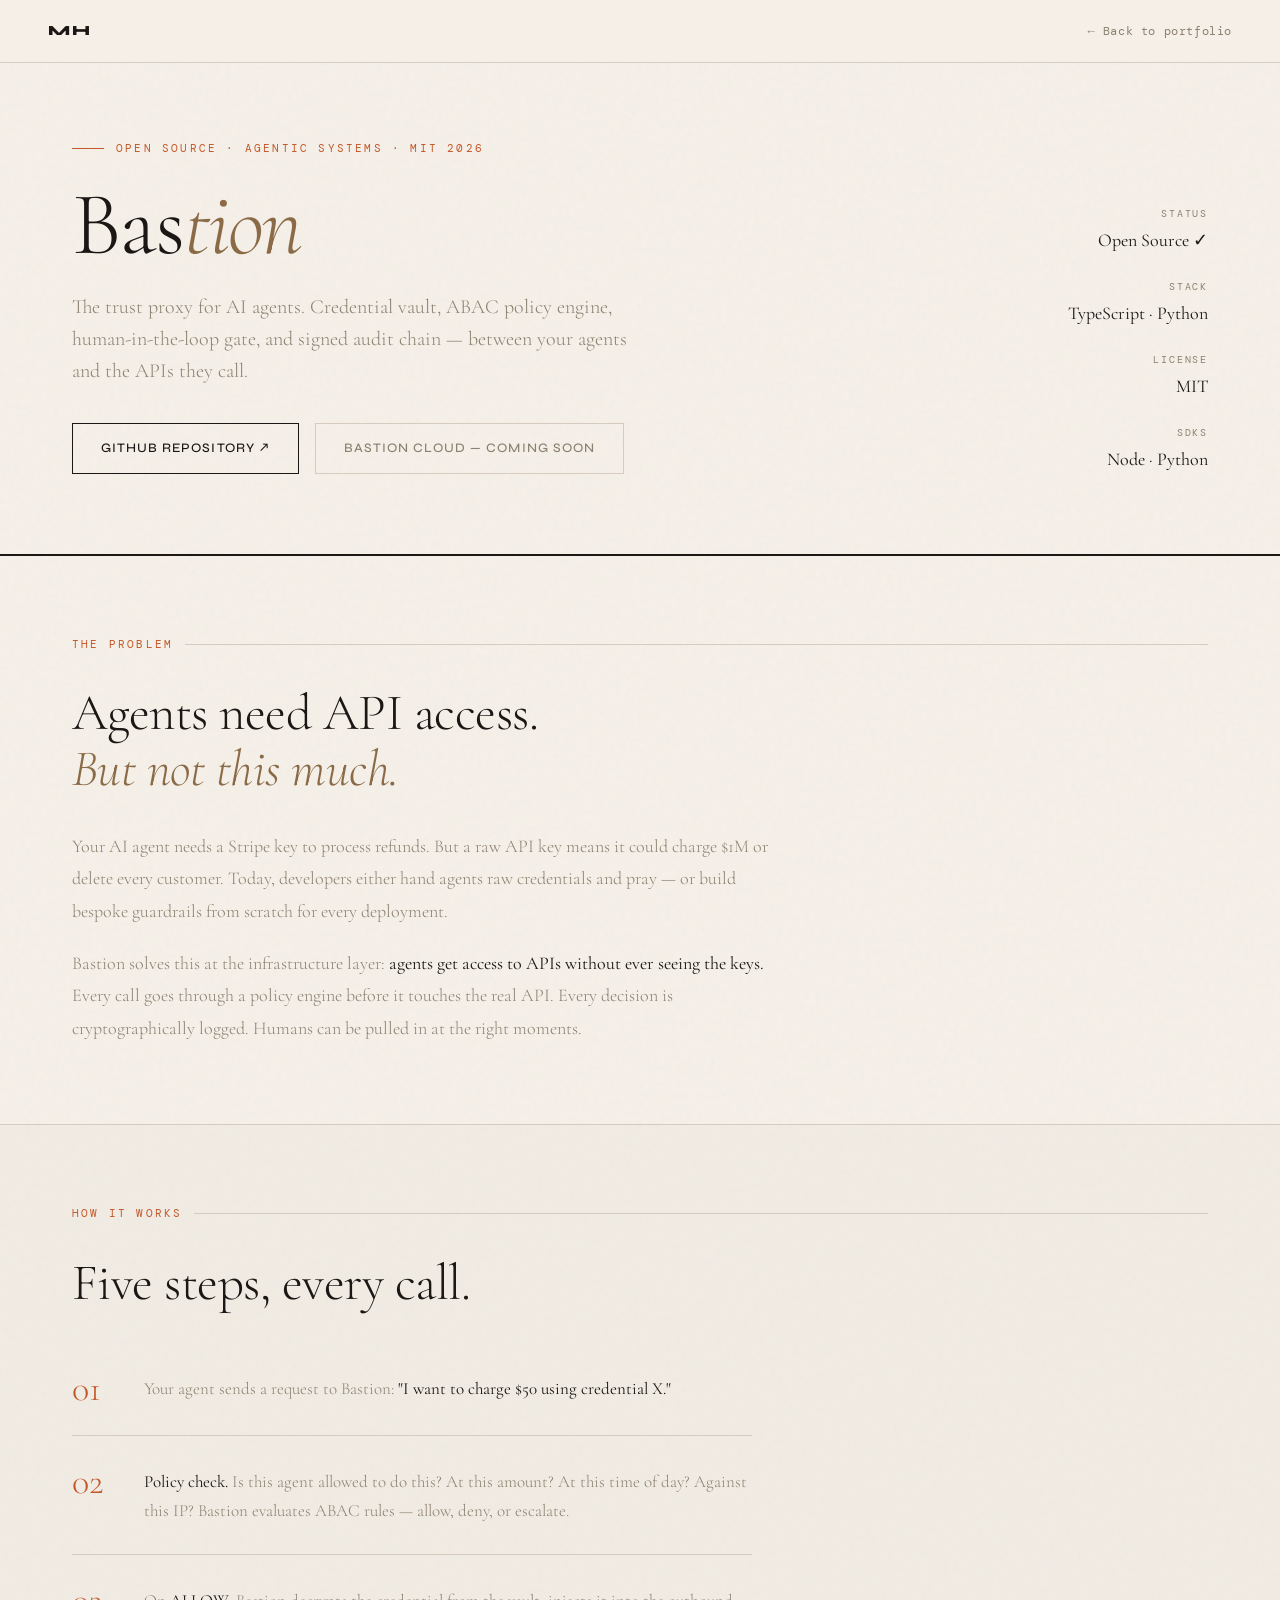
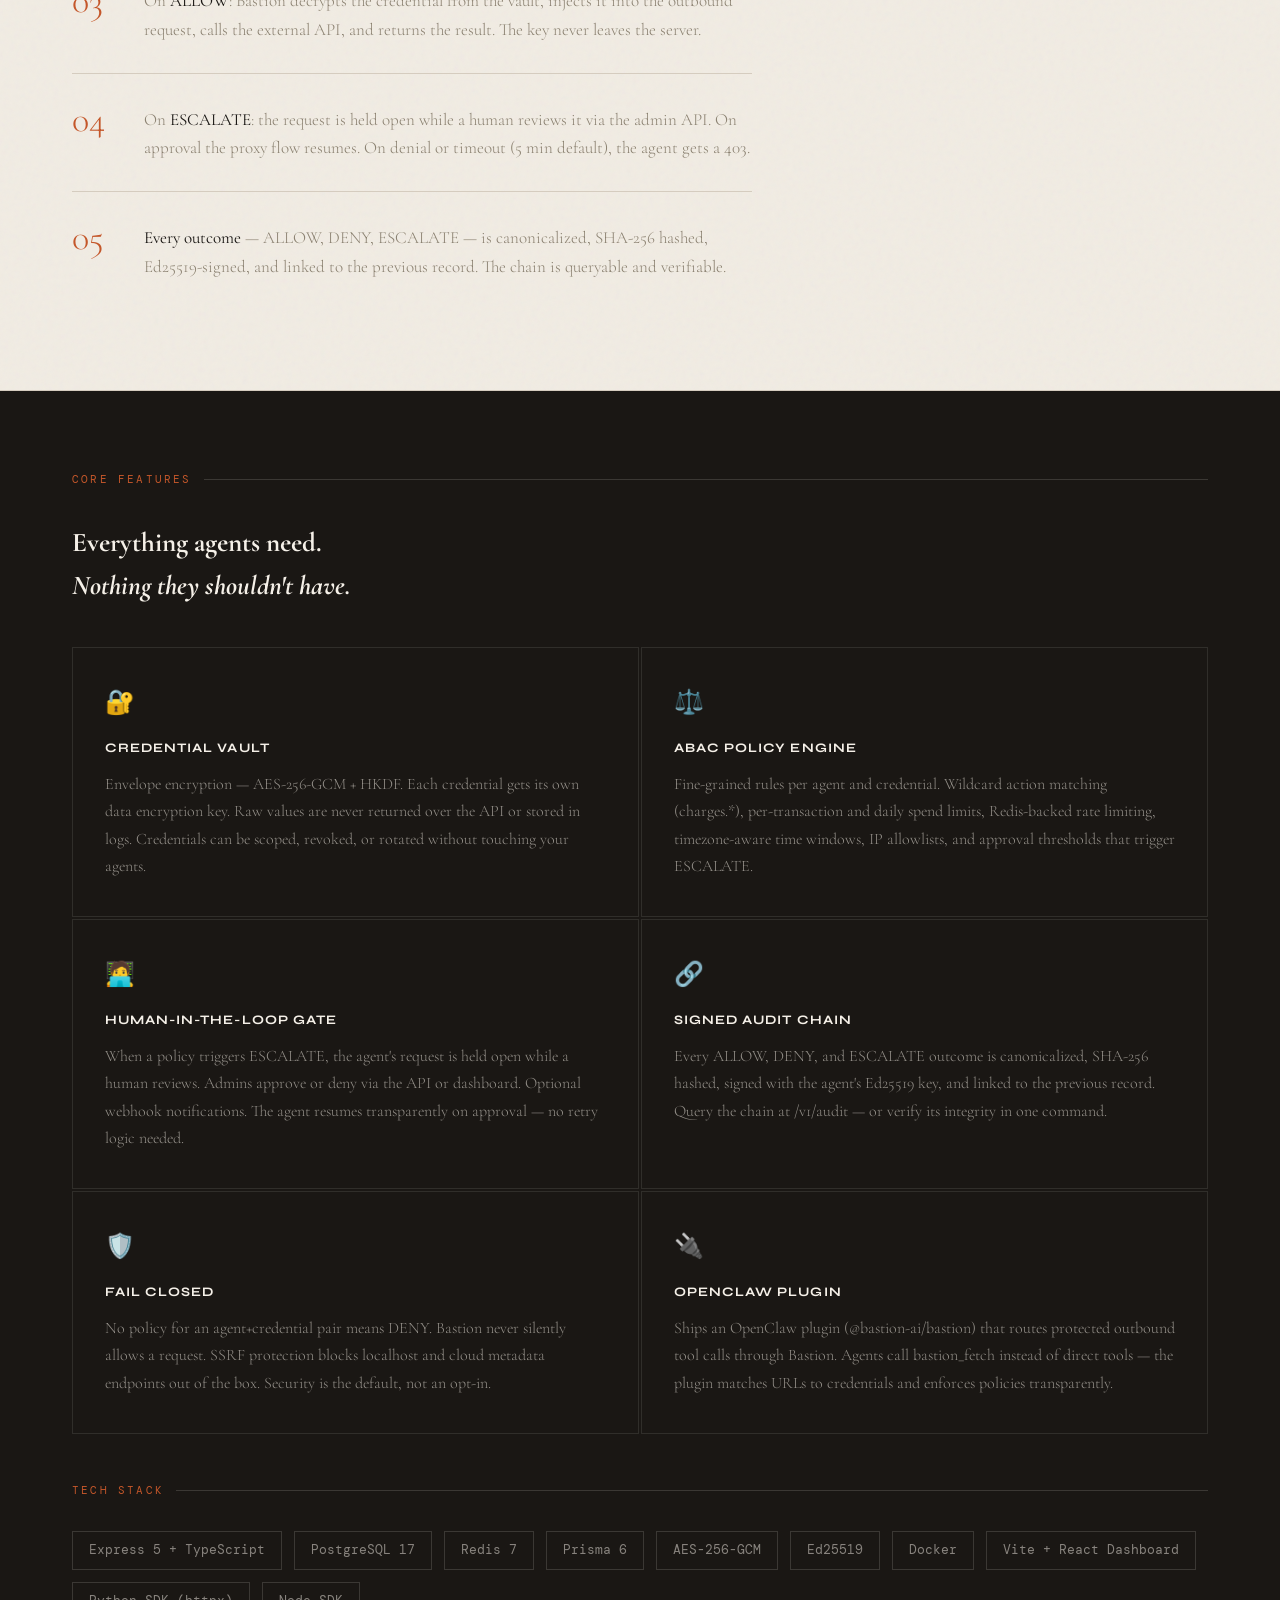
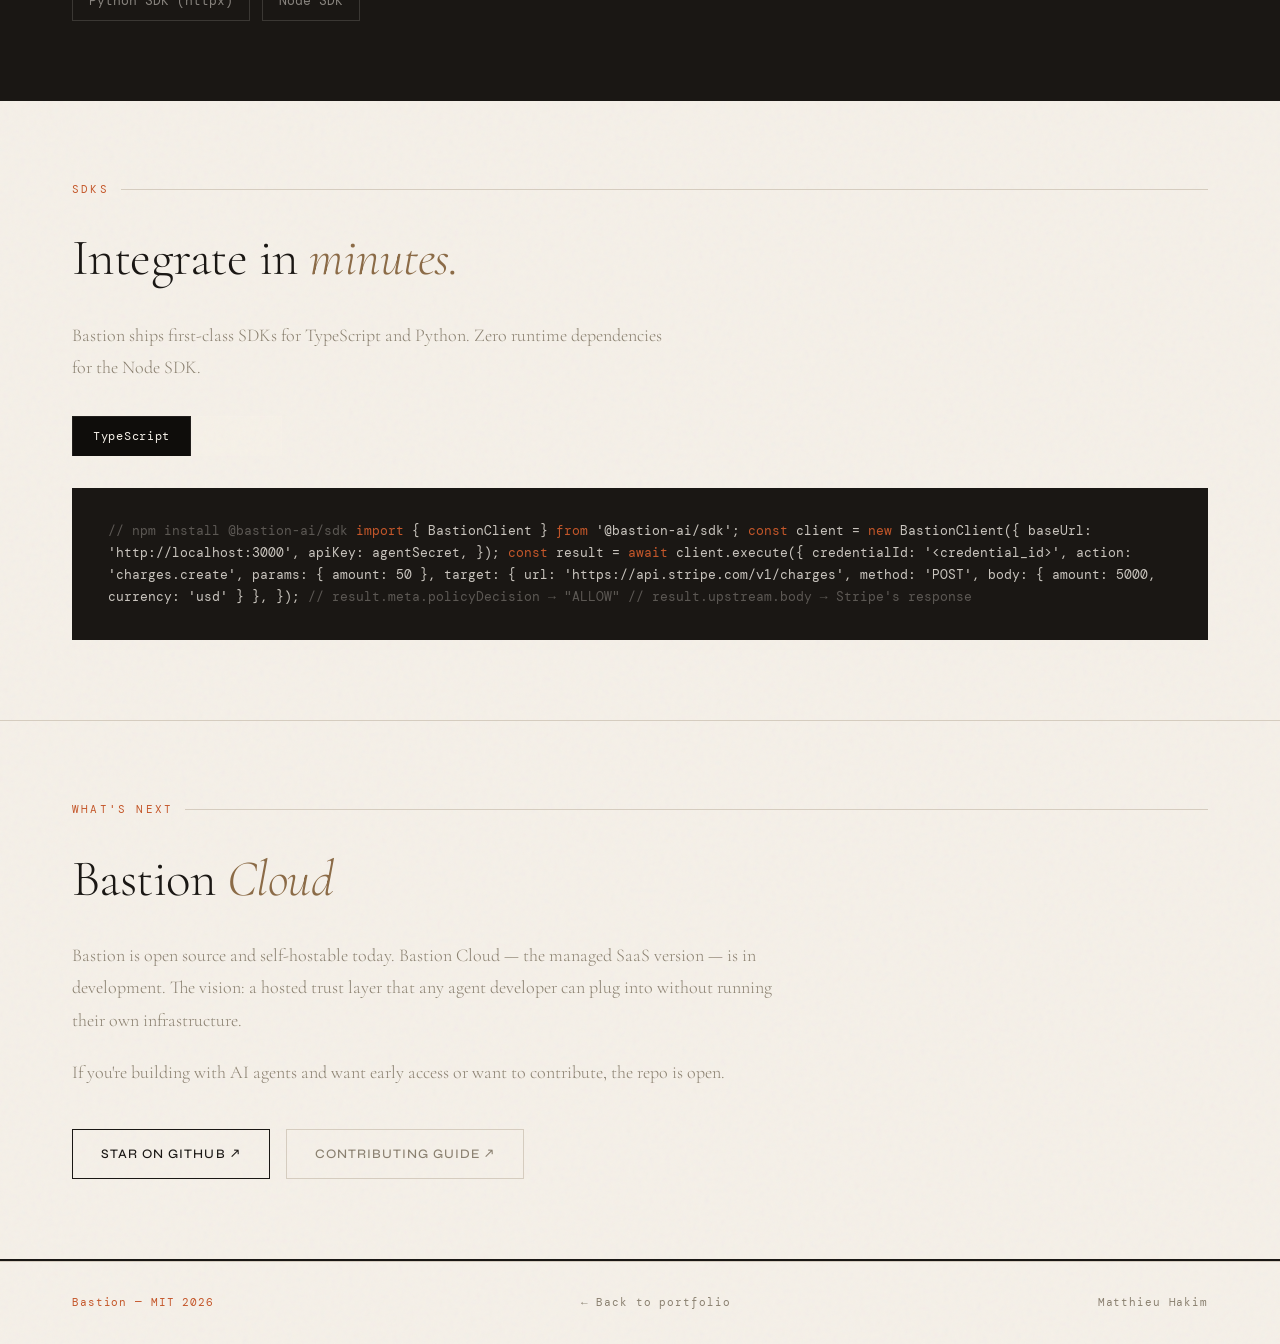
==== projects/bastion.html @ 196eef81 "Multiple html pages" ====
<!DOCTYPE html>
<html lang="en">
<head>
<meta charset="UTF-8">
<meta name="viewport" content="width=device-width, initial-scale=1.0">
<title>Bastion — Matthieu Hakim</title>
<link rel="preconnect" href="https://fonts.googleapis.com">
<link rel="preconnect" href="https://fonts.gstatic.com" crossorigin>
<link href="https://fonts.googleapis.com/css2?family=Cormorant+Garamond:ital,wght@0,300;0,400;0,600;1,300;1,400&family=DM+Mono:wght@300;400&family=Syne:wght@400;500;700;800&display=swap" rel="stylesheet">
<link rel="stylesheet" href="../shared.css">
<style>
  .arch-diagram {
    font-family: var(--mono);
    font-size: 13px;
    line-height: 1.8;
    color: rgba(245,240,232,0.7);
    overflow-x: auto;
    white-space: pre;
    padding: 40px;
    background: #0f0d0b;
    border: 1px solid rgba(245,240,232,0.06);
    margin-top: 32px;
  }
  .arch-diagram .highlight { color: var(--rust); }

  .status-badge {
    display: inline-flex;
    align-items: center;
    gap: 8px;
    font-family: var(--mono);
    font-size: 11px;
    letter-spacing: 0.1em;
    text-transform: uppercase;
    padding: 8px 16px;
    border: 1px solid rgba(196,87,42,0.4);
    color: var(--rust);
    margin-bottom: 40px;
  }
  .status-dot {
    width: 6px; height: 6px; border-radius: 50%;
    background: var(--rust);
    animation: pulse 2s infinite;
  }
  @keyframes pulse {
    0%, 100% { opacity: 1; }
    50% { opacity: 0.3; }
  }

  .flow-step {
    display: grid;
    grid-template-columns: 48px 1fr;
    gap: 24px;
    padding: 28px 0;
    border-bottom: 1px solid var(--rule);
    align-items: start;
  }
  .flow-step:last-child { border-bottom: none; }
  .flow-num {
    font-family: var(--serif); font-size: 36px; font-weight: 300;
    color: var(--rust); line-height: 1;
  }
  .flow-text { font-size: 17px; line-height: 1.7; color: var(--muted); font-weight: 300; padding-top: 4px; }
  .flow-text strong { color: var(--ink); font-weight: 400; }

  .sdk-tab-bar { display: flex; gap: 2px; margin-bottom: 0; }
  .sdk-tab {
    font-family: var(--mono); font-size: 12px; letter-spacing: 0.06em;
    padding: 10px 20px; background: rgba(245,240,232,0.05);
    color: rgba(245,240,232,0.4); cursor: pointer; transition: all 0.2s;
    border: 1px solid rgba(245,240,232,0.08); border-bottom: none;
  }
  .sdk-tab.active { background: #0f0d0b; color: var(--cream); }
  .sdk-panel { display: none; }
  .sdk-panel.active { display: block; }
</style>
</head>
<body>

<nav>
  <a href="../index.html" class="nav-logo">MH</a>
  <a href="../index.html" class="nav-back">← Back to portfolio</a>
</nav>

<header class="proj-hero">
  <div>
    <div class="proj-eyebrow">Open Source · Agentic Systems · MIT 2026</div>
    <h1 class="proj-title">Bas<em>tion</em></h1>
    <p class="proj-tagline">The trust proxy for AI agents. Credential vault, ABAC policy engine, human-in-the-loop gate, and signed audit chain — between your agents and the APIs they call.</p>
    <div class="proj-links" style="margin-top:36px;">
      <a href="https://github.com/Matthieuhakim/Bastion" target="_blank" class="proj-link-btn">GitHub Repository ↗</a>
      <span class="proj-link-btn ghost" style="cursor:default;">Bastion Cloud — Coming Soon</span>
    </div>
  </div>
  <div class="proj-meta">
    <div class="proj-meta-item">
      <div class="proj-meta-label">Status</div>
      <div class="proj-meta-value">Open Source ✓</div>
    </div>
    <div class="proj-meta-item">
      <div class="proj-meta-label">Stack</div>
      <div class="proj-meta-value">TypeScript · Python</div>
    </div>
    <div class="proj-meta-item">
      <div class="proj-meta-label">License</div>
      <div class="proj-meta-value">MIT</div>
    </div>
    <div class="proj-meta-item">
      <div class="proj-meta-label">SDKs</div>
      <div class="proj-meta-value">Node · Python</div>
    </div>
  </div>
</header>

<!-- Problem -->
<section class="proj-section">
  <div class="proj-section-label">The Problem</div>
  <h2>Agents need API access.<br><em>But not this much.</em></h2>
  <div class="proj-body">
    <p>Your AI agent needs a Stripe key to process refunds. But a raw API key means it could charge $1M or delete every customer. Today, developers either hand agents raw credentials and pray — or build bespoke guardrails from scratch for every deployment.</p>
    <p>Bastion solves this at the infrastructure layer: <strong>agents get access to APIs without ever seeing the keys.</strong> Every call goes through a policy engine before it touches the real API. Every decision is cryptographically logged. Humans can be pulled in at the right moments.</p>
  </div>
</section>

<!-- How it works -->
<section class="proj-section" style="background: rgba(139,107,71,0.03);">
  <div class="proj-section-label">How It Works</div>
  <h2>Five steps, every call.</h2>
  <div style="max-width: 680px; margin-top: 8px;">
    <div class="flow-step">
      <div class="flow-num">01</div>
      <div class="flow-text">Your agent sends a request to Bastion: <strong>"I want to charge $50 using credential X."</strong></div>
    </div>
    <div class="flow-step">
      <div class="flow-num">02</div>
      <div class="flow-text"><strong>Policy check.</strong> Is this agent allowed to do this? At this amount? At this time of day? Against this IP? Bastion evaluates ABAC rules — allow, deny, or escalate.</div>
    </div>
    <div class="flow-step">
      <div class="flow-num">03</div>
      <div class="flow-text">On <strong>ALLOW</strong>: Bastion decrypts the credential from the vault, injects it into the outbound request, calls the external API, and returns the result. The key never leaves the server.</div>
    </div>
    <div class="flow-step">
      <div class="flow-num">04</div>
      <div class="flow-text">On <strong>ESCALATE</strong>: the request is held open while a human reviews it via the admin API. On approval the proxy flow resumes. On denial or timeout (5 min default), the agent gets a 403.</div>
    </div>
    <div class="flow-step">
      <div class="flow-num">05</div>
      <div class="flow-text"><strong>Every outcome</strong> — ALLOW, DENY, ESCALATE — is canonicalized, SHA-256 hashed, Ed25519-signed, and linked to the previous record. The chain is queryable and verifiable.</div>
    </div>
  </div>
</section>

<!-- Dark: Features -->
<section class="proj-dark">
  <div class="proj-section-label">Core Features</div>
  <h2>Everything agents need.<br><em>Nothing they shouldn't have.</em></h2>
  <div class="feature-grid">
    <div class="feature-card">
      <div class="feature-icon">🔐</div>
      <div class="feature-title">Credential Vault</div>
      <div class="feature-desc">Envelope encryption — AES-256-GCM + HKDF. Each credential gets its own data encryption key. Raw values are never returned over the API or stored in logs. Credentials can be scoped, revoked, or rotated without touching your agents.</div>
    </div>
    <div class="feature-card">
      <div class="feature-icon">⚖️</div>
      <div class="feature-title">ABAC Policy Engine</div>
      <div class="feature-desc">Fine-grained rules per agent and credential. Wildcard action matching (charges.*), per-transaction and daily spend limits, Redis-backed rate limiting, timezone-aware time windows, IP allowlists, and approval thresholds that trigger ESCALATE.</div>
    </div>
    <div class="feature-card">
      <div class="feature-icon">🧑‍💻</div>
      <div class="feature-title">Human-in-the-Loop Gate</div>
      <div class="feature-desc">When a policy triggers ESCALATE, the agent's request is held open while a human reviews. Admins approve or deny via the API or dashboard. Optional webhook notifications. The agent resumes transparently on approval — no retry logic needed.</div>
    </div>
    <div class="feature-card">
      <div class="feature-icon">🔗</div>
      <div class="feature-title">Signed Audit Chain</div>
      <div class="feature-desc">Every ALLOW, DENY, and ESCALATE outcome is canonicalized, SHA-256 hashed, signed with the agent's Ed25519 key, and linked to the previous record. Query the chain at /v1/audit — or verify its integrity in one command.</div>
    </div>
    <div class="feature-card">
      <div class="feature-icon">🛡️</div>
      <div class="feature-title">Fail Closed</div>
      <div class="feature-desc">No policy for an agent+credential pair means DENY. Bastion never silently allows a request. SSRF protection blocks localhost and cloud metadata endpoints out of the box. Security is the default, not an opt-in.</div>
    </div>
    <div class="feature-card">
      <div class="feature-icon">🔌</div>
      <div class="feature-title">OpenClaw Plugin</div>
      <div class="feature-desc">Ships an OpenClaw plugin (@bastion-ai/bastion) that routes protected outbound tool calls through Bastion. Agents call bastion_fetch instead of direct tools — the plugin matches URLs to credentials and enforces policies transparently.</div>
    </div>
  </div>

  <div style="margin-top: 48px;">
    <div class="proj-section-label" style="margin-bottom:20px;">Tech Stack</div>
    <div class="stack-grid">
      <span class="stack-pill">Express 5 + TypeScript</span>
      <span class="stack-pill">PostgreSQL 17</span>
      <span class="stack-pill">Redis 7</span>
      <span class="stack-pill">Prisma 6</span>
      <span class="stack-pill">AES-256-GCM</span>
      <span class="stack-pill">Ed25519</span>
      <span class="stack-pill">Docker</span>
      <span class="stack-pill">Vite + React Dashboard</span>
      <span class="stack-pill">Python SDK (httpx)</span>
      <span class="stack-pill">Node SDK</span>
    </div>
  </div>
</section>

<!-- SDKs -->
<section class="proj-section">
  <div class="proj-section-label">SDKs</div>
  <h2>Integrate in <em>minutes.</em></h2>
  <p class="proj-body" style="max-width:600px; margin-bottom: 32px;">Bastion ships first-class SDKs for TypeScript and Python. Zero runtime dependencies for the Node SDK.</p>

  <div class="sdk-tab-bar">
    <div class="sdk-tab active" onclick="switchTab('ts')">TypeScript</div>
    <div class="sdk-tab" onclick="switchTab('py')">Python</div>
  </div>

  <div id="tab-ts" class="sdk-panel active">
    <div class="code-block">
<span class="code-comment">// npm install @bastion-ai/sdk</span>
<span class="code-key">import</span> { BastionClient } <span class="code-key">from</span> '@bastion-ai/sdk';

<span class="code-key">const</span> client = <span class="code-key">new</span> BastionClient({
  baseUrl: 'http://localhost:3000',
  apiKey: agentSecret,
});

<span class="code-key">const</span> result = <span class="code-key">await</span> client.execute({
  credentialId: '&lt;credential_id&gt;',
  action: 'charges.create',
  params: { amount: 50 },
  target: {
    url: 'https://api.stripe.com/v1/charges',
    method: 'POST',
    body: { amount: 5000, currency: 'usd' }
  },
});

<span class="code-comment">// result.meta.policyDecision → "ALLOW"</span>
<span class="code-comment">// result.upstream.body       → Stripe's response</span></div>
  </div>

  <div id="tab-py" class="sdk-panel">
    <div class="code-block">
<span class="code-comment"># pip install bastion-sdk</span>
<span class="code-key">from</span> bastion_sdk <span class="code-key">import</span> BastionClient

<span class="code-key">with</span> BastionClient(<span style="color:#a8c4a0">"http://localhost:3000"</span>, api_key=agent_secret) <span class="code-key">as</span> client:
    result = client.execute(
        credential_id=<span style="color:#a8c4a0">"&lt;credential_id&gt;"</span>,
        action=<span style="color:#a8c4a0">"charges.create"</span>,
        params={<span style="color:#a8c4a0">"amount"</span>: 50},
        target={
            <span style="color:#a8c4a0">"url"</span>: <span style="color:#a8c4a0">"https://api.stripe.com/v1/charges"</span>,
            <span style="color:#a8c4a0">"method"</span>: <span style="color:#a8c4a0">"POST"</span>,
            <span style="color:#a8c4a0">"body"</span>: {<span style="color:#a8c4a0">"amount"</span>: 5000, <span style="color:#a8c4a0">"currency"</span>: <span style="color:#a8c4a0">"usd"</span>},
        },
    )
<span class="code-comment">    # Both sync and async clients available</span></div>
  </div>
</section>

<!-- Roadmap -->
<section class="proj-section" style="border-bottom: 2px solid var(--ink);">
  <div class="proj-section-label">What's Next</div>
  <h2>Bastion <em>Cloud</em></h2>
  <div class="proj-body">
    <p>Bastion is open source and self-hostable today. Bastion Cloud — the managed SaaS version — is in development. The vision: a hosted trust layer that any agent developer can plug into without running their own infrastructure.</p>
    <p>If you're building with AI agents and want early access or want to contribute, the repo is open.</p>
  </div>
  <div class="proj-links">
    <a href="https://github.com/Matthieuhakim/Bastion" target="_blank" class="proj-link-btn">Star on GitHub ↗</a>
    <a href="https://github.com/Matthieuhakim/Bastion/blob/main/CONTRIBUTING.md" target="_blank" class="proj-link-btn ghost">Contributing Guide ↗</a>
  </div>
</section>

<footer>
  <span>Bastion — MIT 2026</span>
  <a href="../index.html" style="color: var(--muted); font-family: var(--mono); font-size: 11px; letter-spacing: 0.08em;">← Back to portfolio</a>
  <span>Matthieu Hakim</span>
</footer>

<script>
function switchTab(tab) {
  document.querySelectorAll('.sdk-tab').forEach(t => t.classList.remove('active'));
  document.querySelectorAll('.sdk-panel').forEach(p => p.classList.remove('active'));
  document.querySelector('[onclick="switchTab(\'' + tab + '\')"]').classList.add('active');
  document.getElementById('tab-' + tab).classList.add('active');
}
</script>
</body>
</html>
---- shared.css ----
@import url('https://fonts.googleapis.com/css2?family=Cormorant+Garamond:ital,wght@0,300;0,400;0,600;1,300;1,400&family=DM+Mono:wght@300;400&family=Syne:wght@400;500;700;800&display=swap');

*, *::before, *::after { box-sizing: border-box; margin: 0; padding: 0; }

:root {
  --cream:  #F5F0E8;
  --ink:    #1A1714;
  --warm:   #8B6B47;
  --rust:   #C4572A;
  --muted:  #8A8070;
  --rule:   #D5CCBF;
  --serif:  'Cormorant Garamond', Georgia, serif;
  --sans:   'Syne', sans-serif;
  --mono:   'DM Mono', monospace;
}

html { scroll-behavior: smooth; }

body {
  background: var(--cream);
  color: var(--ink);
  font-family: var(--serif);
  font-size: 18px;
  line-height: 1.6;
  overflow-x: hidden;
  background-image: url("data:image/svg+xml,%3Csvg viewBox='0 0 256 256' xmlns='http://www.w3.org/2000/svg'%3E%3Cfilter id='noise'%3E%3CfeTurbulence type='fractalNoise' baseFrequency='0.9' numOctaves='4' stitchTiles='stitch'/%3E%3C/filter%3E%3Crect width='100%25' height='100%25' filter='url(%23noise)' opacity='0.04'/%3E%3C/svg%3E");
}

a { color: inherit; text-decoration: none; }

/* Nav */
nav {
  position: fixed; top: 0; left: 0; right: 0; z-index: 100;
  display: flex; justify-content: space-between; align-items: center;
  padding: 20px 48px;
  background: rgba(245,240,232,0.88);
  backdrop-filter: blur(12px);
  border-bottom: 1px solid var(--rule);
}
.nav-logo { font-family: var(--sans); font-weight: 800; font-size: 14px; letter-spacing: 0.12em; text-transform: uppercase; }
.nav-back { font-family: var(--mono); font-size: 12px; color: var(--muted); letter-spacing: 0.05em; transition: color 0.2s; }
.nav-back:hover { color: var(--rust); }

/* Project Hero */
.proj-hero {
  padding: 140px 72px 80px;
  border-bottom: 2px solid var(--ink);
  display: grid;
  grid-template-columns: 1fr auto;
  gap: 48px;
  align-items: end;
}
.proj-eyebrow {
  font-family: var(--mono); font-size: 11px; letter-spacing: 0.2em;
  text-transform: uppercase; color: var(--rust);
  display: flex; align-items: center; gap: 12px; margin-bottom: 24px;
}
.proj-eyebrow::before { content: ''; display: block; width: 32px; height: 1px; background: var(--rust); }
.proj-title {
  font-family: var(--serif); font-weight: 300;
  font-size: clamp(52px, 7vw, 96px);
  line-height: 0.95; letter-spacing: -0.02em; margin-bottom: 24px;
}
.proj-title em { font-style: italic; color: var(--warm); }
.proj-tagline {
  font-size: 20px; font-weight: 300; color: var(--muted);
  max-width: 560px; line-height: 1.6;
}
.proj-meta {
  display: flex; flex-direction: column; gap: 24px;
  text-align: right; min-width: 200px;
}
.proj-meta-item {}
.proj-meta-label { font-family: var(--mono); font-size: 10px; letter-spacing: 0.18em; text-transform: uppercase; color: var(--muted); margin-bottom: 4px; }
.proj-meta-value { font-family: var(--serif); font-size: 18px; }

/* Section */
.proj-section { padding: 80px 72px; border-bottom: 1px solid var(--rule); }
.proj-section:last-of-type { border-bottom: none; }
.proj-section-label {
  font-family: var(--mono); font-size: 11px; letter-spacing: 0.2em;
  text-transform: uppercase; color: var(--rust); margin-bottom: 32px;
  display: flex; align-items: center; gap: 12px;
}
.proj-section-label::after { content: ''; flex: 1; height: 1px; background: var(--rule); }
.proj-section h2 {
  font-family: var(--serif); font-weight: 300;
  font-size: clamp(32px, 4vw, 52px); letter-spacing: -0.01em;
  margin-bottom: 32px; line-height: 1.1;
}
.proj-section h2 em { font-style: italic; color: var(--warm); }
.proj-body {
  font-size: 18px; line-height: 1.8; color: var(--muted);
  font-weight: 300; max-width: 720px;
}
.proj-body p + p { margin-top: 20px; }
.proj-body strong { color: var(--ink); font-weight: 400; }

/* Two-column grid */
.proj-two-col { display: grid; grid-template-columns: 1fr 1fr; gap: 48px; }

/* Feature cards */
.feature-grid { display: grid; grid-template-columns: 1fr 1fr; gap: 2px; margin-top: 40px; }
.feature-card {
  padding: 36px 32px; border: 1px solid var(--rule);
  transition: background 0.2s;
}
.feature-card:hover { background: rgba(139,107,71,0.04); }
.feature-icon { font-size: 24px; margin-bottom: 16px; }
.feature-title {
  font-family: var(--sans); font-weight: 700; font-size: 13px;
  letter-spacing: 0.08em; text-transform: uppercase;
  color: var(--ink); margin-bottom: 12px;
}
.feature-desc { font-size: 16px; line-height: 1.7; color: var(--muted); font-weight: 300; }

/* Stack pills */
.stack-grid { display: flex; flex-wrap: wrap; gap: 12px; margin-top: 32px; }
.stack-pill {
  font-family: var(--mono); font-size: 13px; padding: 8px 16px;
  border: 1px solid var(--rule); color: var(--muted);
  transition: all 0.2s;
}
.stack-pill:hover { border-color: var(--warm); color: var(--warm); }

/* Dark section */
.proj-dark {
  background: var(--ink); color: var(--cream);
  padding: 80px 72px;
}
.proj-dark .proj-section-label { color: var(--rust); }
.proj-dark .proj-section-label::after { background: rgba(245,240,232,0.15); }
.proj-dark h2 { color: var(--cream); }
.proj-dark .proj-body { color: rgba(245,240,232,0.6); }
.proj-dark .proj-body strong { color: var(--cream); }
.proj-dark .feature-card { border-color: rgba(245,240,232,0.1); }
.proj-dark .feature-card:hover { background: rgba(245,240,232,0.04); }
.proj-dark .feature-title { color: var(--cream); }
.proj-dark .feature-desc { color: rgba(245,240,232,0.55); }
.proj-dark .stack-pill { border-color: rgba(245,240,232,0.15); color: rgba(245,240,232,0.5); }

/* Code block */
.code-block {
  background: var(--ink); color: rgba(245,240,232,0.8);
  font-family: var(--mono); font-size: 13px; line-height: 1.7;
  padding: 32px 36px; margin-top: 32px; overflow-x: auto;
}
.code-comment { color: rgba(245,240,232,0.3); }
.code-key { color: var(--rust); }

/* CTA links */
.proj-links { display: flex; gap: 16px; margin-top: 40px; flex-wrap: wrap; }
.proj-link-btn {
  font-family: var(--sans); font-size: 13px; font-weight: 500;
  letter-spacing: 0.08em; text-transform: uppercase;
  padding: 14px 28px; border: 1px solid var(--ink);
  transition: all 0.25s; display: inline-flex; align-items: center; gap: 8px;
}
.proj-link-btn:hover { background: var(--ink); color: var(--cream); }
.proj-link-btn.ghost { border-color: var(--rule); color: var(--muted); }
.proj-link-btn.ghost:hover { border-color: var(--ink); color: var(--ink); background: transparent; }

/* Footer */
footer {
  padding: 32px 72px;
  border-top: 1px solid var(--rule);
  display: flex; justify-content: space-between; align-items: center;
  font-family: var(--mono); font-size: 11px; color: var(--muted); letter-spacing: 0.08em;
}
footer span:first-child { color: var(--rust); }

@media (max-width: 900px) {
  nav { padding: 16px 24px; }
  .proj-hero { grid-template-columns: 1fr; padding: 120px 24px 60px; }
  .proj-meta { text-align: left; }
  .proj-section { padding: 60px 24px; }
  .proj-two-col { grid-template-columns: 1fr; }
  .feature-grid { grid-template-columns: 1fr; }
  .proj-dark { padding: 60px 24px; }
  footer { padding: 24px; flex-direction: column; gap: 8px; text-align: center; }
}
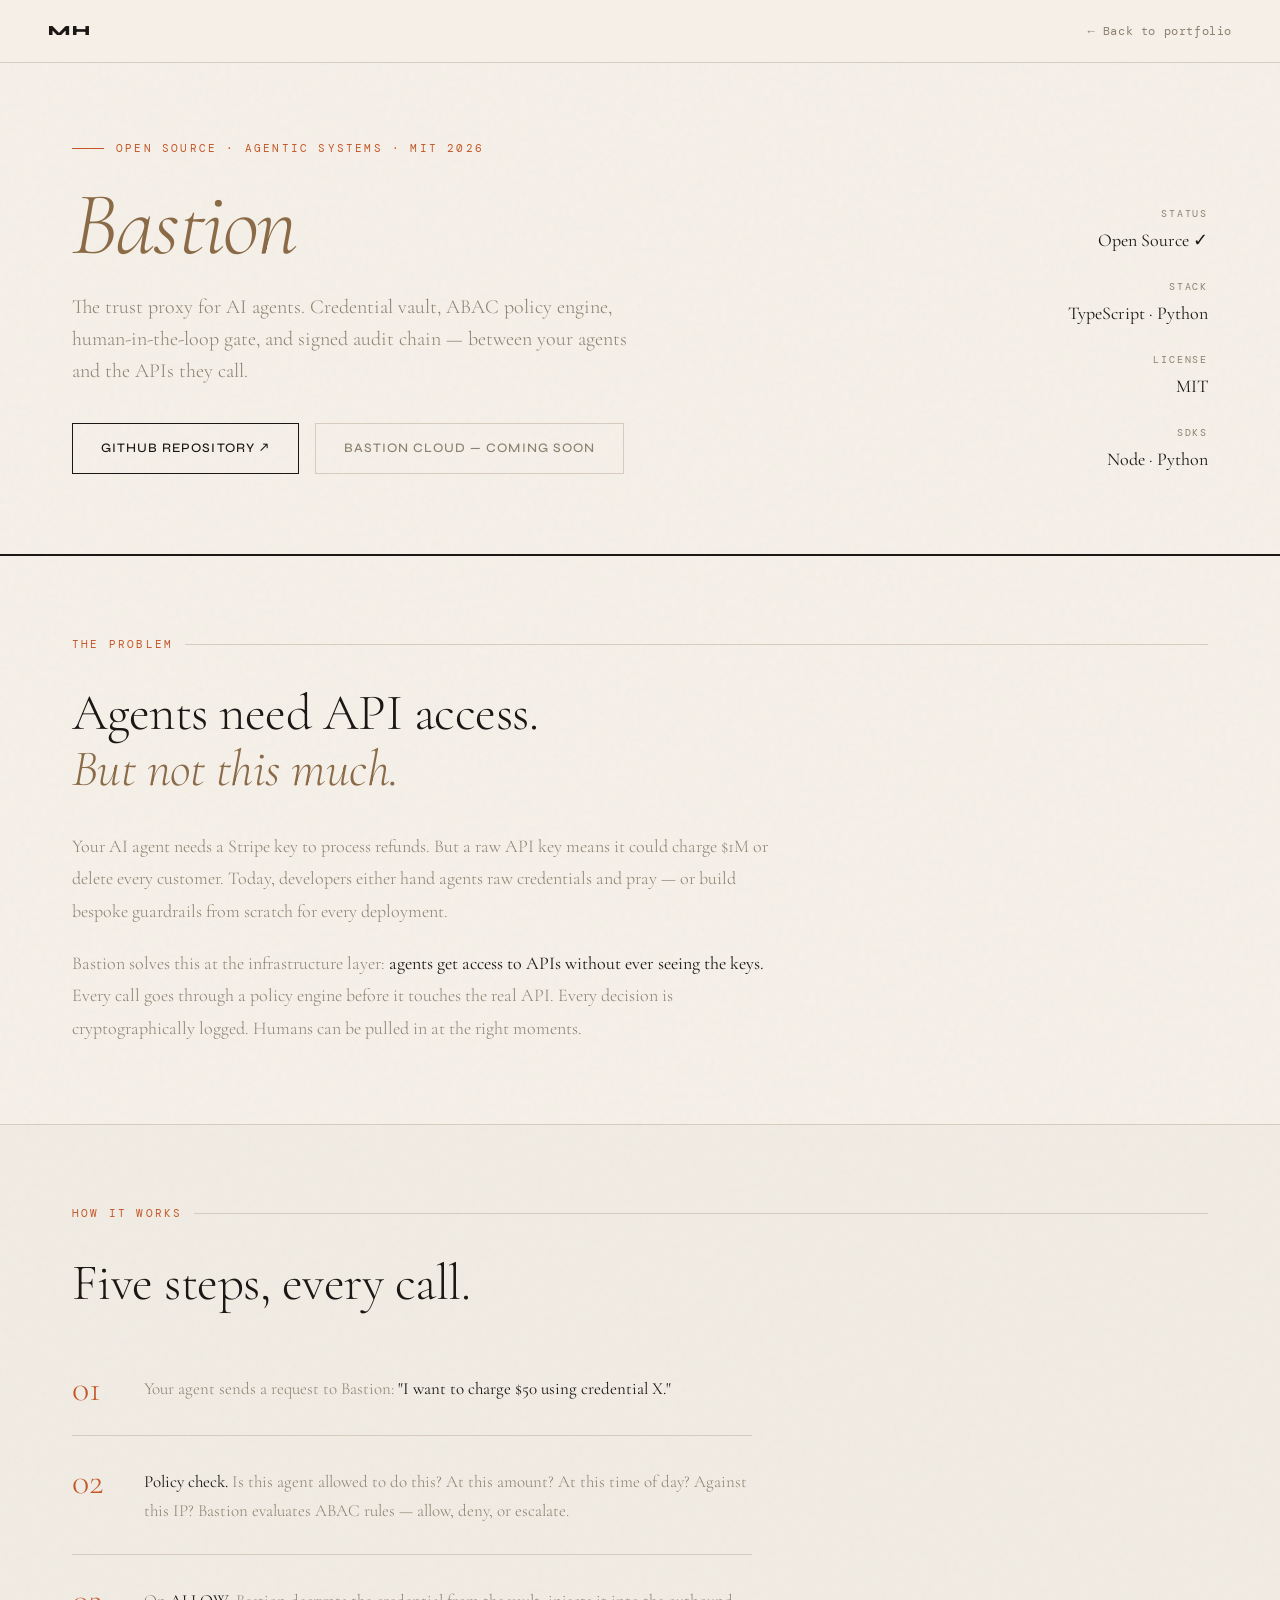
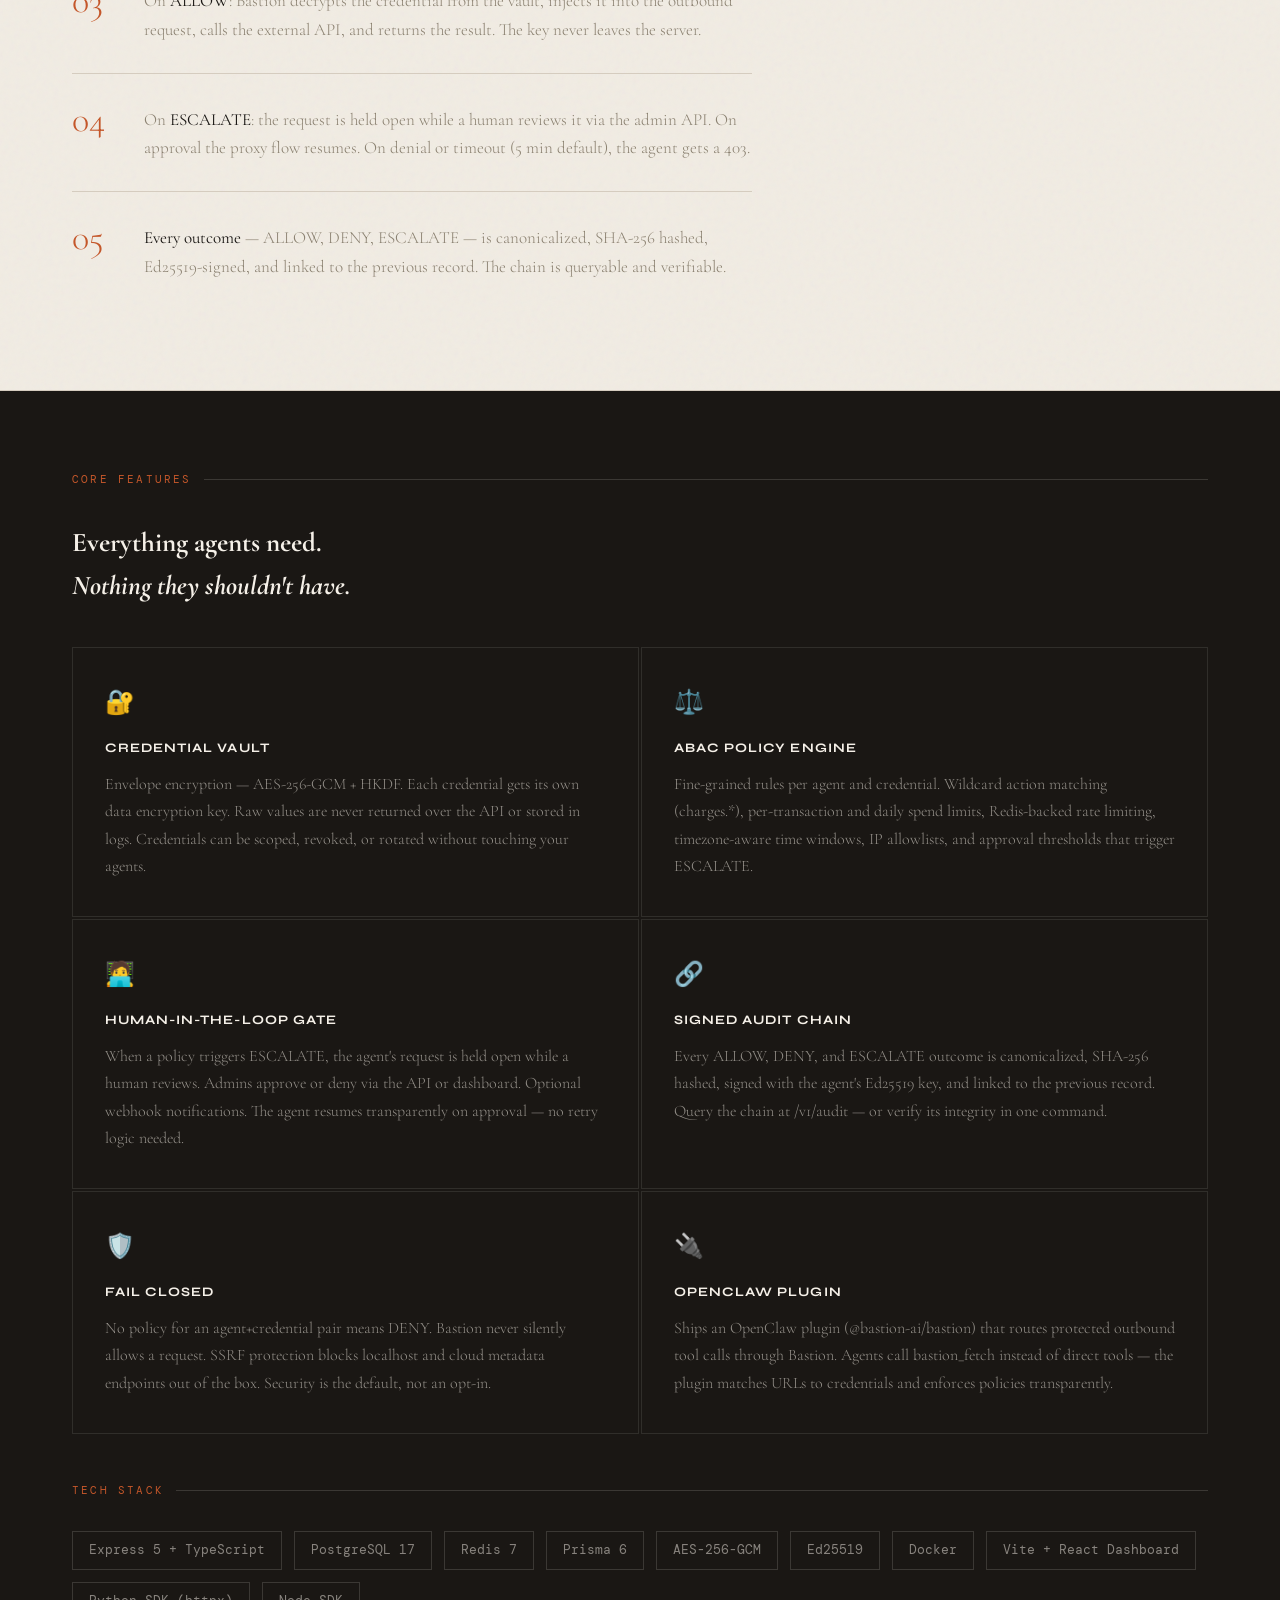
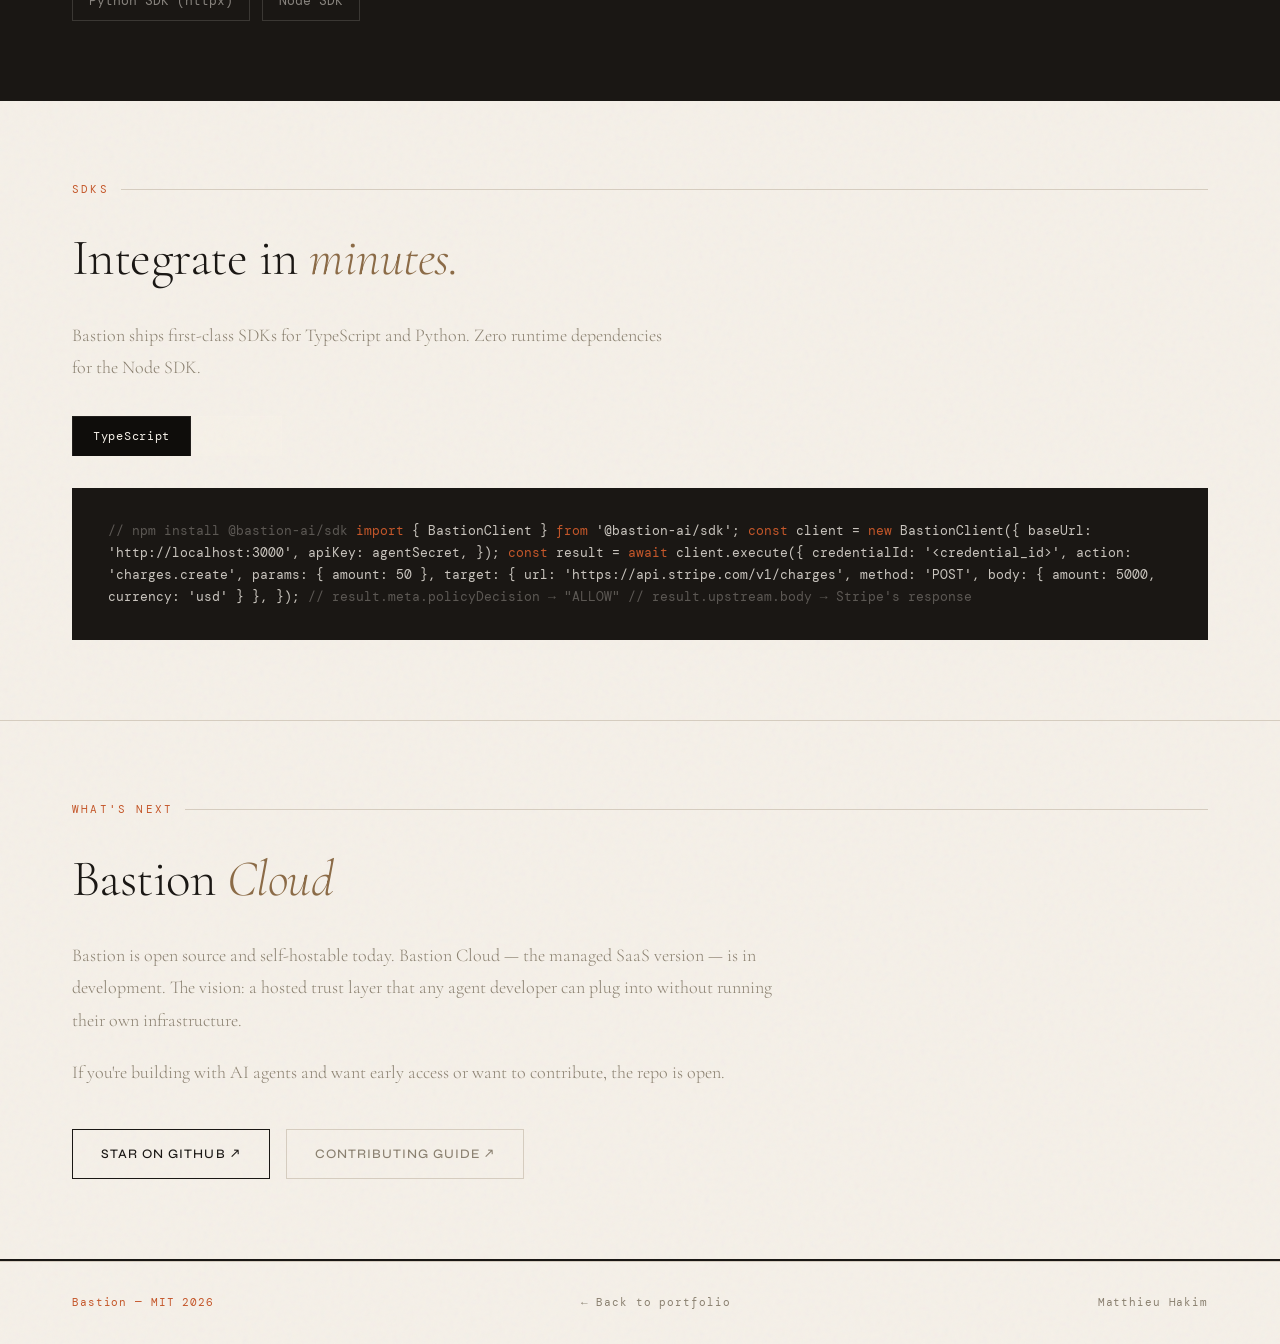
==== commit 28a37b32: "Correct title formatting for Bastion project" ====
--- a/projects/bastion.html
+++ b/projects/bastion.html
@@ -84,7 +84,7 @@
 <header class="proj-hero">
   <div>
     <div class="proj-eyebrow">Open Source · Agentic Systems · MIT 2026</div>
-    <h1 class="proj-title">Bas<em>tion</em></h1>
+    <h1 class="proj-title"><em>Bastion</em></h1>
     <p class="proj-tagline">The trust proxy for AI agents. Credential vault, ABAC policy engine, human-in-the-loop gate, and signed audit chain — between your agents and the APIs they call.</p>
     <div class="proj-links" style="margin-top:36px;">
       <a href="https://github.com/Matthieuhakim/Bastion" target="_blank" class="proj-link-btn">GitHub Repository ↗</a>
